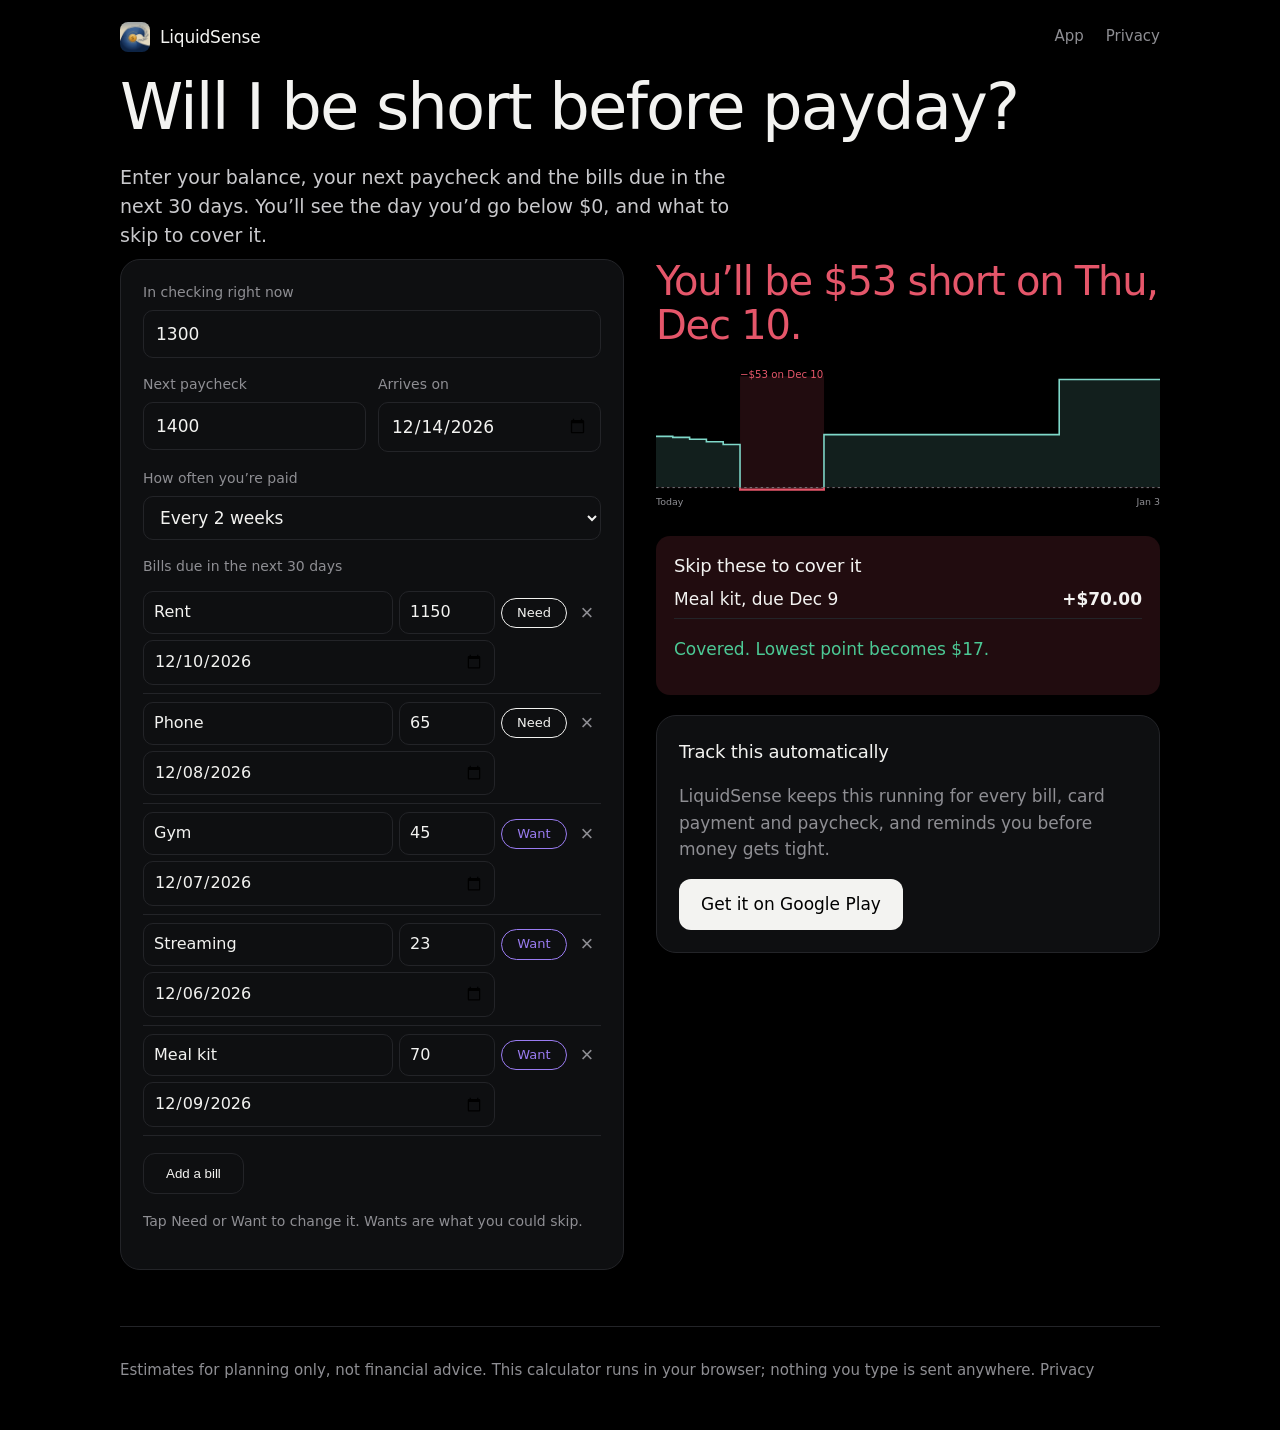
==== calculator.html @ b40d99b1 "LiquidSense website: landing page (English and Spanish), calculator, privacy and terms Co-Authored-B" ====
<!doctype html>
<html lang="en">
<head>
<meta charset="utf-8">
<meta name="viewport" content="width=device-width, initial-scale=1">
<title>Will I Be Short Before Payday? Free Bill Calculator | LiquidSense</title>
<meta name="description" content="Free calculator: enter your balance, payday and bills to see the day you'd run short, and which wants to skip to cover it. Nothing you type leaves your browser.">
<link rel="icon" href="assets/icon.png">
<link rel="stylesheet" href="styles.css">
</head>
<body>
<div class="wrap">
  <header class="top">
    <a class="brand" href="./"><img src="assets/icon.png" alt="">LiquidSense</a>
    <nav><a href="./">App</a><a href="privacy.html">Privacy</a></nav>
  </header>
  <h1>Will I be short before payday?</h1>
  <p class="lead">Enter your balance, your next paycheck and the bills due in the next 30 days. You’ll see the day you’d go below $0, and what to skip to cover it.</p>
  <div class="calc">
    <div class="card">
      <div class="field"><label for="cash">In checking right now</label><input id="cash" inputmode="decimal" value="1300"></div>
      <div class="two">
        <div class="field"><label for="pay">Next paycheck</label><input id="pay" inputmode="decimal" value="1400"></div>
        <div class="field"><label for="payDate">Arrives on</label><input id="payDate" type="date"></div>
      </div>
      <div class="field"><label for="cadence">How often you’re paid</label>
        <select id="cadence"><option value="biweekly">Every 2 weeks</option><option value="weekly">Weekly</option><option value="monthly">Monthly</option><option value="once">It varies</option></select>
      </div>
      <label>Bills due in the next 30 days</label>
      <div id="bills"></div>
      <p><button type="button" id="add" class="btn secondary">Add a bill</button></p>
      <p class="muted" style="font-size:14px">Tap Need or Want to change it. Wants are what you could skip.</p>
    </div>
    <div>
      <div id="result" aria-live="polite"></div>
      <div class="card" style="margin-top:20px">
        <h3>Track this automatically</h3>
        <p class="muted">LiquidSense keeps this running for every bill, card payment and paycheck, and reminds you before money gets tight.</p>
        <a class="btn" href="https://play.google.com/store/apps/details?id=com.liquidsense.app">Get it on Google Play</a>
      </div>
    </div>
  </div>
  <footer>Estimates for planning only, not financial advice. This calculator runs in your browser; nothing you type is sent anywhere. <a href="privacy.html">Privacy</a></footer>
</div>
<script src="assets/calc.js"></script>
</body>
</html>
---- styles.css ----
/* LiquidSense: the app's look on the web. True black, celadon water, light type, hairlines. */
:root {
  --water-soft: rgba(127, 216, 201, 0.14);
  --short-soft: rgba(229, 86, 106, 0.14);
  --bg: #000;
  --surface: #0e0f11;
  --sunken: #17181b;
  --ink: #f3f3f1;
  --muted: #8e8e93;
  --line: #232428;
  --water: #7fd8c9;
  --good: #4cc995;
  --short: #e5566a;
  --gold: #e3b04b;
  --want: #9a7cf2;
}
* { box-sizing: border-box; }
html { -webkit-text-size-adjust: 100%; }
body {
  margin: 0;
  background: var(--bg);
  color: var(--ink);
  font: 400 17px/1.55 system-ui, -apple-system, "Segoe UI", Roboto, sans-serif;
  font-variant-numeric: tabular-nums;
}
a { color: var(--water); text-decoration: none; }
a:hover { text-decoration: underline; }
a:focus-visible, .btn:focus-visible { outline: 2px solid var(--water); outline-offset: 3px; border-radius: 8px; }
.wrap { max-width: 1080px; margin: 0 auto; padding: 0 20px; }
.narrow { max-width: 720px; }
.muted { color: var(--muted); }

.top { display: flex; align-items: center; gap: 24px; padding: 22px 0; }
.top img { width: 30px; height: 30px; border-radius: 8px; display: block; }
.brand { display: flex; align-items: center; gap: 10px; color: var(--ink); font-weight: 500; letter-spacing: -0.2px; }
.top nav { margin-left: auto; display: flex; gap: 22px; font-size: 15px; }
.top nav a { color: var(--muted); }

h1, h2, h3 { margin: 0; font-weight: 300; letter-spacing: -0.03em; }
h1 { font-size: clamp(40px, 6vw, 64px); line-height: 1.04; }
h2 { font-size: clamp(28px, 4vw, 40px); line-height: 1.1; }
h3 { font-size: 18px; font-weight: 500; letter-spacing: -0.01em; }
.lead { color: #c9c9cc; font-size: 19px; max-width: 34em; margin: 22px 0 0; }

.hero { display: grid; grid-template-columns: 1.1fr 0.9fr; gap: 56px; align-items: center; padding: 48px 0 72px; }
.cta { display: flex; align-items: center; gap: 22px; margin-top: 30px; flex-wrap: wrap; }
.btn { display: inline-block; background: var(--ink); color: #000; padding: 12px 22px; border-radius: 12px; font-weight: 500; }
.btn:hover { text-decoration: none; opacity: 0.88; }
.btn.secondary { background: transparent; color: var(--ink); border: 1px solid var(--line); }
.link { color: var(--muted); }
.promises { list-style: none; padding: 0; margin: 28px 0 0; display: flex; flex-wrap: wrap; gap: 8px 18px; font-size: 14px; color: var(--muted); }
.promises li::before { content: "✓"; color: var(--good); margin-right: 6px; }

.phone { margin: 0; justify-self: center; }
.phone img {
  display: block; width: min(340px, 80vw); border-radius: 36px; border: 1px solid var(--line);
  box-shadow: 0 40px 120px rgba(127, 216, 201, 0.12);
}

.why { border-top: 1px solid var(--line); border-bottom: 1px solid var(--line); padding: 40px 0; }
.why p { margin: 0; font-size: clamp(22px, 3vw, 30px); font-weight: 300; letter-spacing: -0.02em; line-height: 1.3; max-width: 30em; }
.why strong { font-weight: 500; color: var(--water); }

.features { display: grid; grid-template-columns: repeat(3, 1fr); gap: 40px 48px; padding: 72px 0; }
.features p { color: var(--muted); margin: 8px 0 0; font-size: 16px; }

.second { display: grid; grid-template-columns: 0.9fr 1.1fr; gap: 56px; align-items: center; padding: 24px 0 88px; }
.second p { color: #c9c9cc; max-width: 32em; }

footer { border-top: 1px solid var(--line); padding: 32px 0 48px; font-size: 15px; color: var(--muted); }
footer p { margin: 6px 0; }
footer a { margin-right: 18px; color: var(--muted); }

/* Text pages: privacy, terms, creators */
.prose { padding: 24px 0 48px; }
.prose h1 { font-size: 44px; margin-bottom: 8px; }
.prose h2 { font-size: 22px; font-weight: 500; margin-top: 32px; letter-spacing: -0.01em; }
.prose p, .prose li { color: #c9c9cc; }

/* Calculator */
.calc { display: grid; grid-template-columns: 1fr 1fr; gap: 32px; padding: 8px 0 56px; align-items: start; }
.card { background: var(--surface); border: 1px solid var(--line); border-radius: 20px; padding: 22px; }
label { display: block; font-size: 14px; color: var(--muted); margin: 0 0 6px; }
input, select {
  width: 100%; font: inherit; color: var(--ink); background: transparent;
  border: 1px solid var(--line); border-radius: 10px; padding: 10px 12px;
}
.field { margin-bottom: 16px; }
.two { display: grid; grid-template-columns: 1fr 1fr; gap: 12px; }
.bill { display: grid; grid-template-columns: 1fr 96px 66px 28px; gap: 6px; align-items: center; padding: 8px 0; border-bottom: 1px solid var(--line); }
.bill input { padding: 8px 10px; font-size: 16px; }
.bill .due { grid-column: 1 / 3; }
.tag { font: inherit; font-size: 13px; font-weight: 500; border-radius: 999px; padding: 4px 10px; background: transparent; cursor: pointer; }
.tag.need { color: var(--ink); border: 1.5px solid var(--ink); }
.tag.want { color: var(--want); border: 1.5px solid var(--want); }
.x { background: none; border: 0; color: var(--muted); font-size: 22px; cursor: pointer; }
#result svg { width: 100%; height: auto; margin: 12px 0; }
.fill-ok { fill: var(--water-soft); } .line-ok { fill: none; stroke: var(--water); stroke-width: 2; }
.fill-short { fill: var(--short); opacity: .3; } .line-short { fill: none; stroke: var(--short); stroke-width: 2.5; }
.zero { stroke: var(--muted); stroke-dasharray: 3 4; }
.band { fill: var(--short-soft); }
.label { fill: var(--short); font-size: 13px; font-weight: 500; }
.axis { fill: var(--muted); font-size: 12px; }
.plan { background: var(--short-soft); border-radius: 14px; padding: 16px 18px; margin-top: 8px; }
.plan ul { list-style: none; padding: 0; margin: 0 0 8px; }
.plan li { display: flex; justify-content: space-between; padding: 6px 0; border-bottom: 1px solid var(--line); }

.ok { color: var(--good); font-weight: 500; }
.result { font-size: 40px; font-weight: 300; letter-spacing: -0.03em; margin-top: 12px; }
.short { color: var(--short); }
input:focus, select:focus { outline: none; border-color: var(--water); }

@media (max-width: 820px) {
  .hero, .second { grid-template-columns: 1fr; gap: 40px; padding-top: 24px; }
  .second .phone { order: 2; }
  .features { grid-template-columns: 1fr; gap: 28px; padding: 48px 0; }
  .calc, .two { grid-template-columns: 1fr; }
  .top nav { gap: 14px; }
}
@media (prefers-reduced-motion: reduce) { * { scroll-behavior: auto; } }
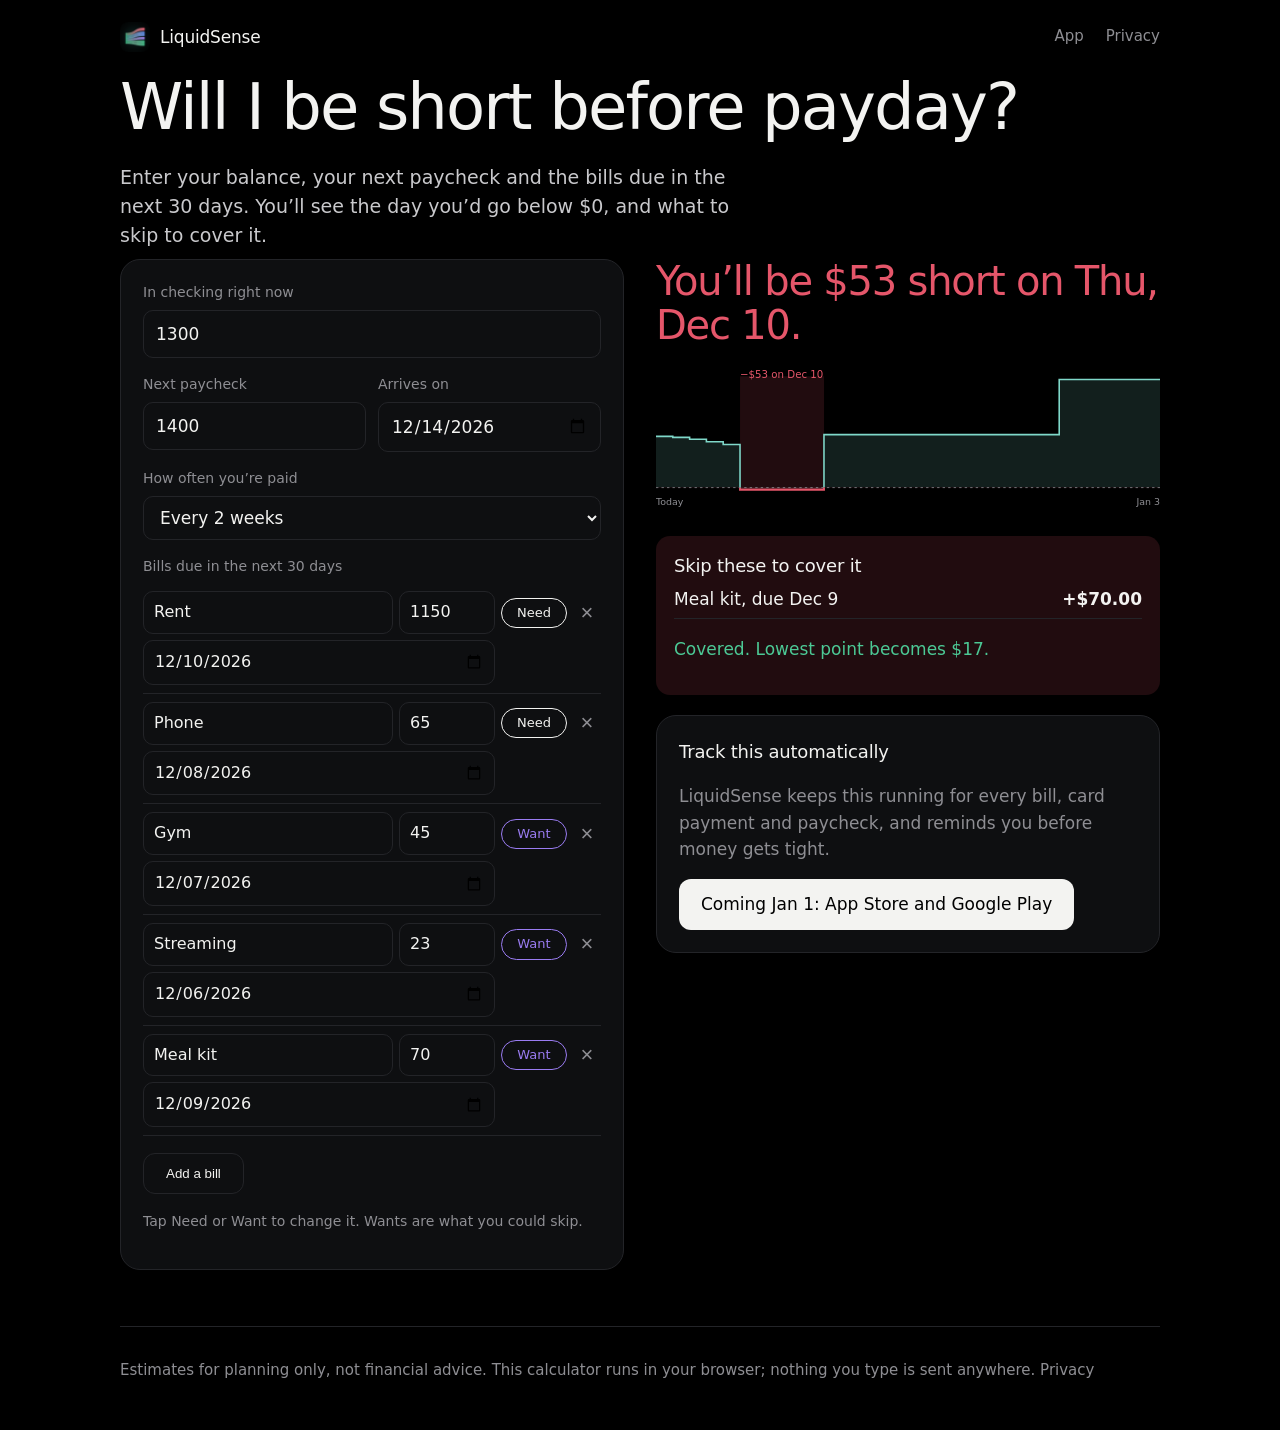
==== commit 5e7f8b1d: "Free calculators: credit card payoff and Pay in 4; sitemap; calculator links point to the Jan 1 laun" ====
--- a/calculator.html
+++ b/calculator.html
@@ -36,7 +36,7 @@
       <div class="card" style="margin-top:20px">
         <h3>Track this automatically</h3>
         <p class="muted">LiquidSense keeps this running for every bill, card payment and paycheck, and reminds you before money gets tight.</p>
-        <a class="btn" href="https://play.google.com/store/apps/details?id=com.liquidsense.app">Get it on Google Play</a>
+        <a class="btn" href="./">Coming Jan 1: App Store and Google Play</a>
       </div>
     </div>
   </div>
--- a/styles.css
+++ b/styles.css
@@ -118,3 +118,8 @@
   .top nav { gap: 14px; }
 }
 @media (prefers-reduced-motion: reduce) { * { scroll-behavior: auto; } }
+
+.btn.soon { background: transparent; color: var(--ink); border: 1px solid var(--line); cursor: default; }
+.btn.soon:hover { opacity: 1; }
+.launch { margin: 18px 0 0; color: var(--muted); font-size: 15px; }
+.launch strong { color: var(--water); font-weight: 500; }
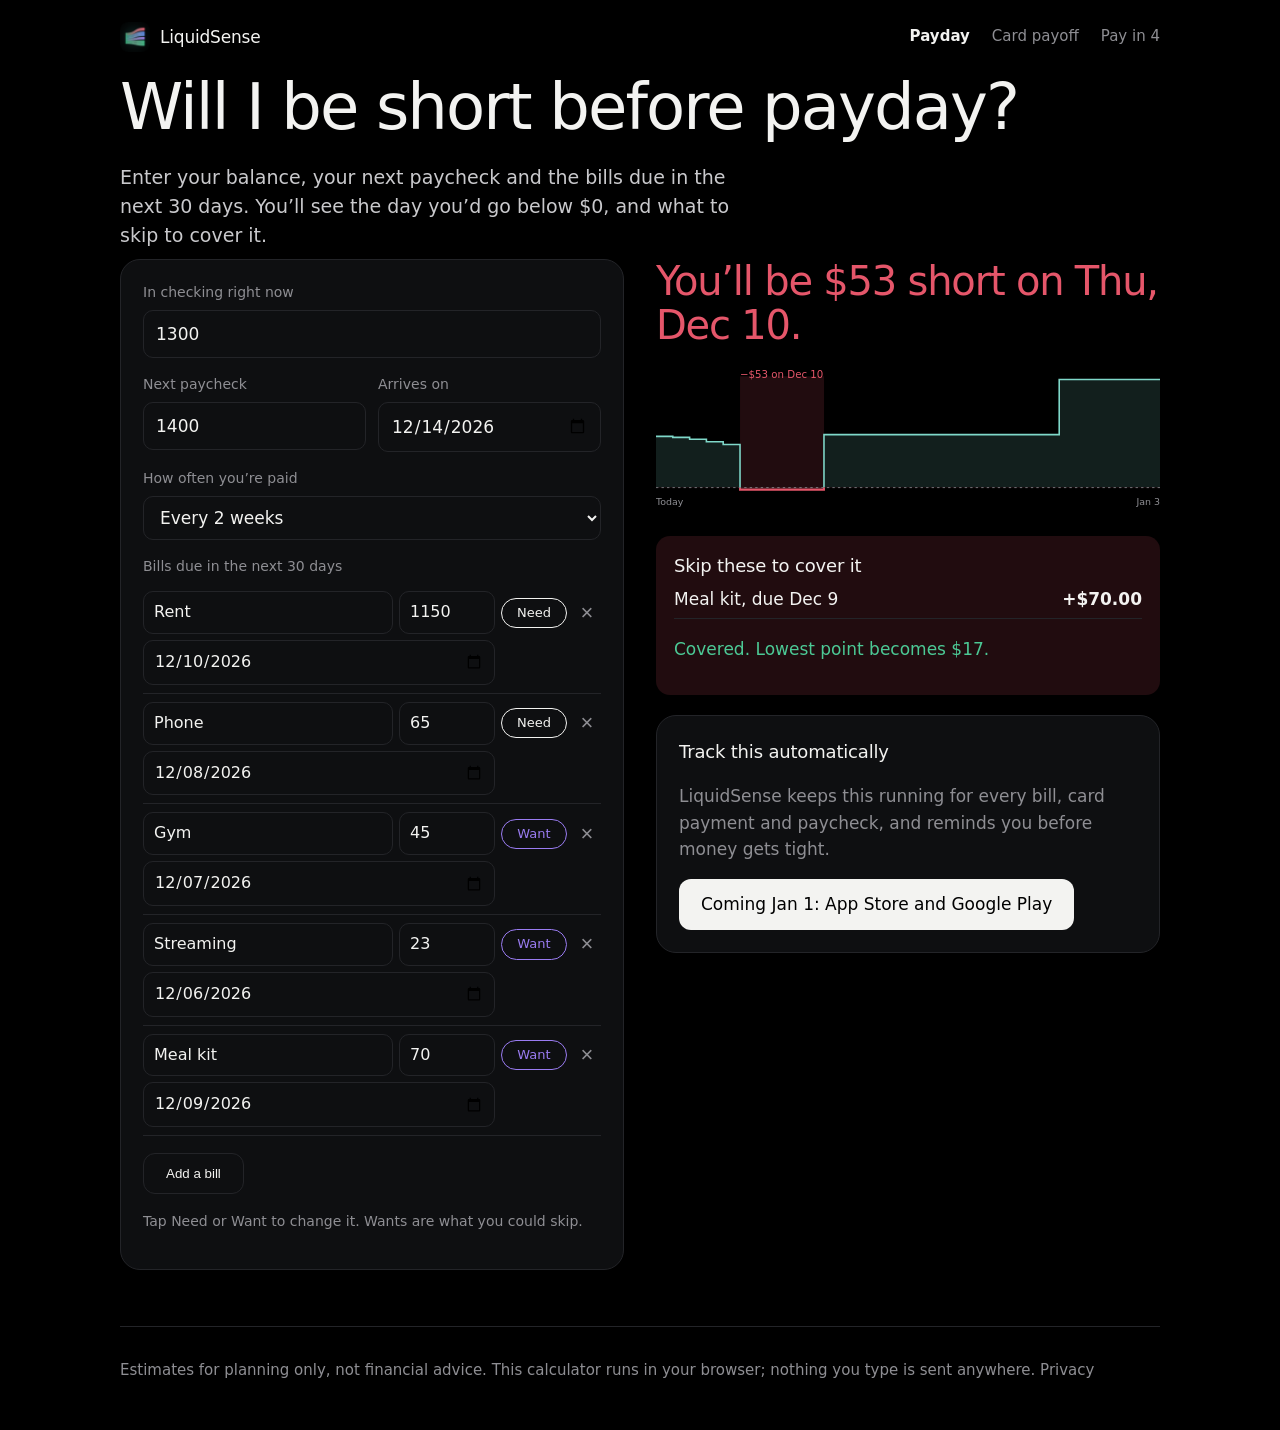
==== commit 852fbba3: "Same three calculators in every page's top menu Co-Authored-By: Claude Opus 5.5 <noreply@anthropic.c" ====
--- a/calculator.html
+++ b/calculator.html
@@ -12,7 +12,7 @@
 <div class="wrap">
   <header class="top">
     <a class="brand" href="./"><img src="assets/icon.png" alt="">LiquidSense</a>
-    <nav><a href="./">App</a><a href="privacy.html">Privacy</a></nav>
+    <nav><a href="calculator.html" aria-current="page">Payday</a><a href="credit-card-payoff.html">Card payoff</a><a href="pay-in-4.html">Pay in 4</a></nav>
   </header>
   <h1>Will I be short before payday?</h1>
   <p class="lead">Enter your balance, your next paycheck and the bills due in the next 30 days. You’ll see the day you’d go below $0, and what to skip to cover it.</p>
--- a/styles.css
+++ b/styles.css
@@ -33,7 +33,8 @@
 .top { display: flex; align-items: center; gap: 24px; padding: 22px 0; }
 .top img { width: 30px; height: 30px; border-radius: 8px; display: block; }
 .brand { display: flex; align-items: center; gap: 10px; color: var(--ink); font-weight: 500; letter-spacing: -0.2px; }
-.top nav { margin-left: auto; display: flex; gap: 22px; font-size: 15px; }
+.top nav { margin-left: auto; display: flex; flex-wrap: wrap; justify-content: flex-end; gap: 6px 22px; font-size: 15px; }
+.top nav a[aria-current] { color: var(--ink, inherit); font-weight: 600; }
 .top nav a { color: var(--muted); }
 
 h1, h2, h3 { margin: 0; font-weight: 300; letter-spacing: -0.03em; }
@@ -123,3 +124,15 @@
 .btn.soon:hover { opacity: 1; }
 .launch { margin: 18px 0 0; color: var(--muted); font-size: 15px; }
 .launch strong { color: var(--water); font-weight: 500; }
+
+/* Bilingual */
+.eyebrow { display: flex; align-items: center; gap: 8px; flex-wrap: wrap; margin: 0 0 18px; color: var(--muted); font-size: 14px; }
+.eyebrow span { border: 1px solid var(--line); border-radius: 999px; padding: 3px 10px; color: var(--water); font-weight: 500; }
+.both { display: grid; grid-template-columns: 1fr 1fr; gap: 48px; align-items: center; padding: 64px 0 24px; }
+.both-text p { color: #c9c9cc; max-width: 30em; }
+.both-text .muted { color: var(--muted); }
+.pair { display: grid; grid-template-columns: 1fr 1fr; gap: 16px; }
+.pair figure { margin: 0; }
+.pair img { display: block; width: 100%; height: auto; border-radius: 22px; border: 1px solid var(--line); }
+.pair figcaption { margin-top: 8px; text-align: center; color: var(--muted); font-size: 14px; }
+@media (max-width: 820px) { .both { grid-template-columns: 1fr; gap: 28px; padding-top: 40px; } }
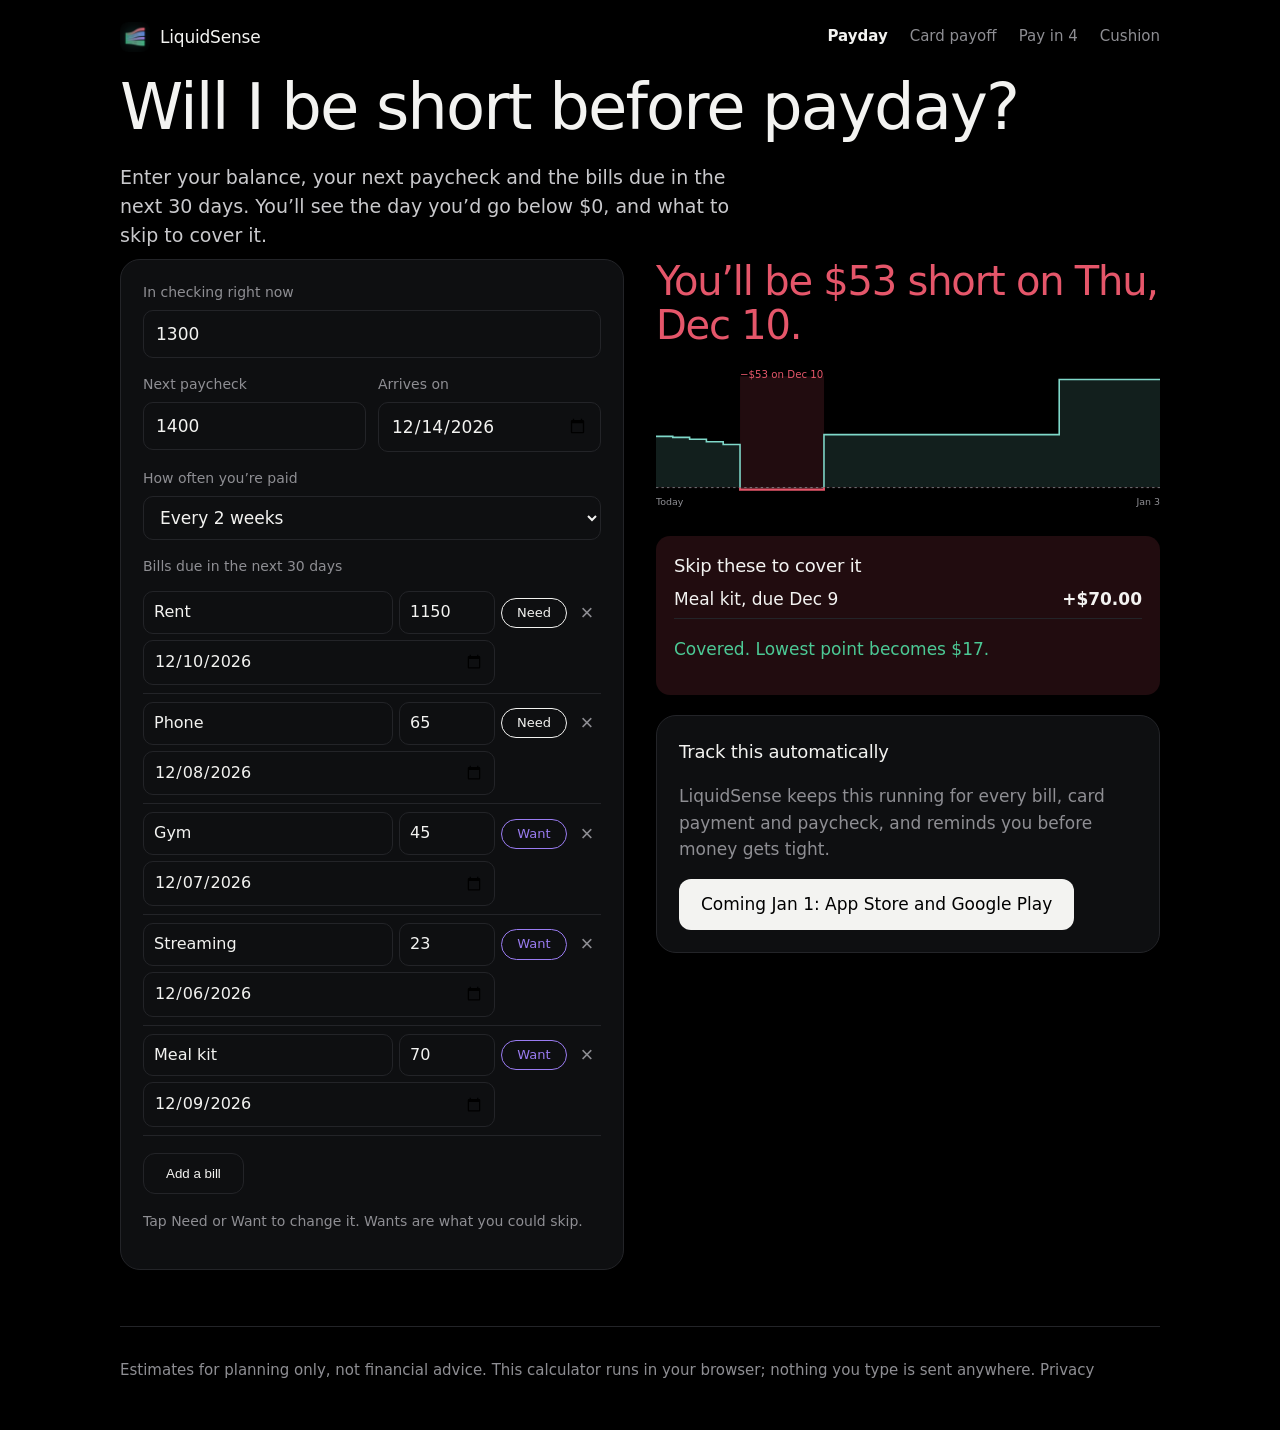
==== commit 1d38b89e: "New calculator: how much to keep in checking; in every menu and footer; phone menu on its own row Co" ====
--- a/calculator.html
+++ b/calculator.html
@@ -12,7 +12,7 @@
 <div class="wrap">
   <header class="top">
     <a class="brand" href="./"><img src="assets/icon.png" alt="">LiquidSense</a>
-    <nav><a href="calculator.html" aria-current="page">Payday</a><a href="credit-card-payoff.html">Card payoff</a><a href="pay-in-4.html">Pay in 4</a></nav>
+    <nav><a href="calculator.html" aria-current="page">Payday</a><a href="credit-card-payoff.html">Card payoff</a><a href="pay-in-4.html">Pay in 4</a><a href="checking-cushion.html">Cushion</a></nav>
   </header>
   <h1>Will I be short before payday?</h1>
   <p class="lead">Enter your balance, your next paycheck and the bills due in the next 30 days. You’ll see the day you’d go below $0, and what to skip to cover it.</p>
--- a/styles.css
+++ b/styles.css
@@ -118,6 +118,10 @@
   .calc, .two { grid-template-columns: 1fr; }
   .top nav { gap: 14px; }
 }
+@media (max-width: 560px) {
+  .top { flex-wrap: wrap; row-gap: 10px; }
+  .top nav { margin-left: 0; width: 100%; justify-content: flex-start; gap: 6px 14px; font-size: 14px; }
+}
 @media (prefers-reduced-motion: reduce) { * { scroll-behavior: auto; } }
 
 .btn.soon { background: transparent; color: var(--ink); border: 1px solid var(--line); cursor: default; }
